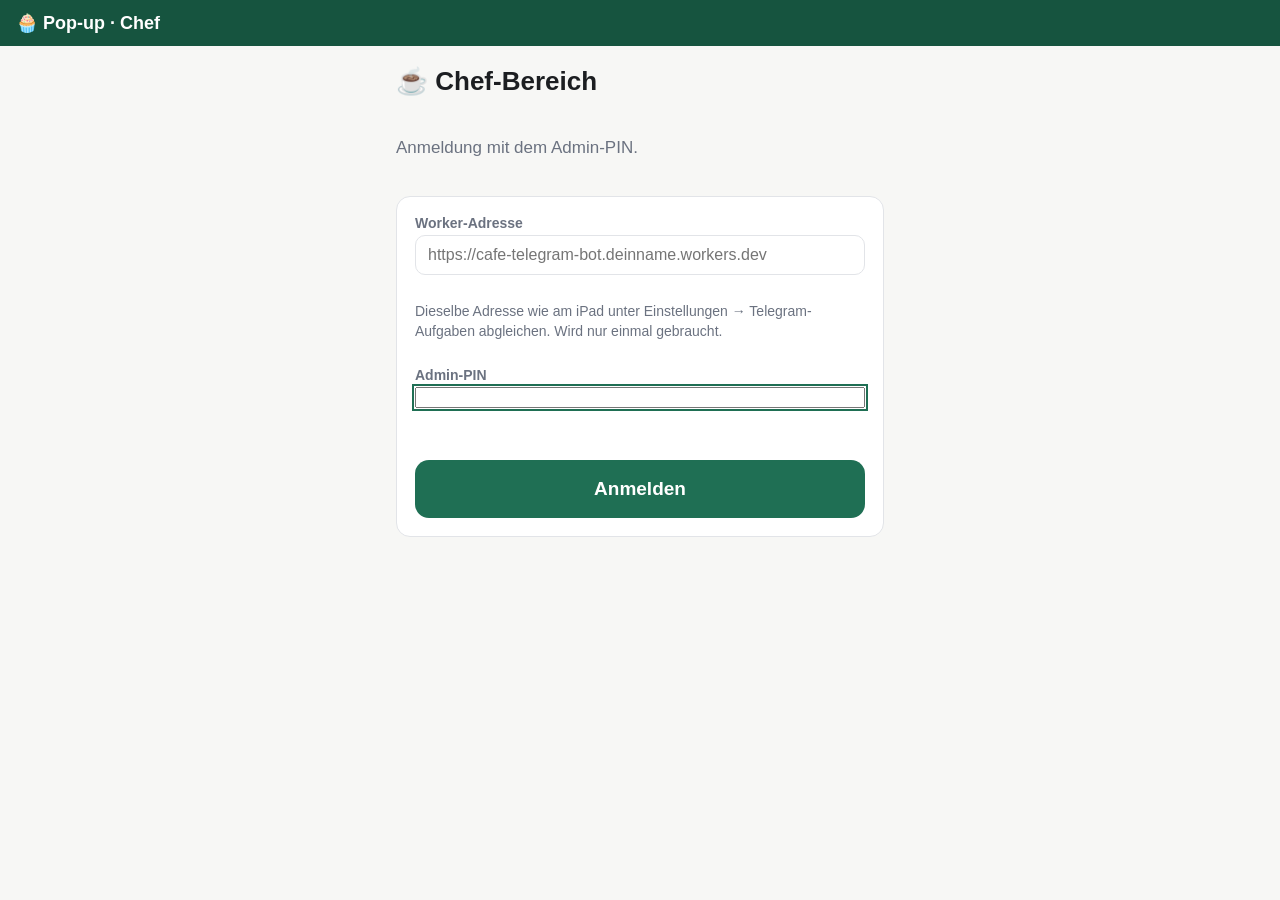
==== popup-chef.html @ 279cde2a "Pop-up Store: zweiter Betrieb auf demselben Code, mit Verkauf und Backvorschlag Ein Betrieb ist jetz" ====
<!doctype html>
<html lang="de">
<head>
  <meta charset="UTF-8" />
  <meta name="viewport" content="width=device-width, initial-scale=1" />
  <title>Pop-up – Chef</title>
  <link rel="stylesheet" href="style.css" />
  <meta name="theme-color" content="#1f6f54" />
  <link rel="icon" href="favicon-32.png" sizes="32x32" />
  <meta name="robots" content="noindex, nofollow" />
</head>
<body>
  <nav class="topnav"><div class="topnav-brand">🧁 Pop-up · Chef</div></nav>
  <main id="outlet"></main>
  <script>window.__BETRIEB__ = "popup";</script>
  <script type="module" src="js/chef/app.js"></script>
</body>
</html>
---- style.css ----
/* ============================================================================
   style.css – bewusst einfach, große Klickflächen, klare Farben.
   ============================================================================ */

:root {
  --green: #1f6f54;
  --green-dark: #16543f;
  --green-light: #e7f4ee;
  --orange: #c9720b;
  --orange-light: #fdf0dd;
  --red: #c23b3b;
  --red-light: #fbe9e9;
  --gray: #6b7280;
  --gray-light: #f1f2f4;
  --border: #e2e4e8;
  --text: #1c1e21;
  --bg: #f7f7f5;
  --card-bg: #ffffff;
  --radius: 14px;
}

@media (prefers-color-scheme: dark) {
  :root {
    --green: #3fa585;
    --green-dark: #2c8069;
    --green-light: #133326;
    --orange: #e2952f;
    --orange-light: #3a2a12;
    --red: #e05b5b;
    --red-light: #3a1c1c;
    --gray: #9aa0a8;
    --gray-light: #24262a;
    --border: #33363c;
    --text: #ecedee;
    --bg: #131417;
    --card-bg: #1b1d21;
  }
}

* { box-sizing: border-box; }

html, body {
  margin: 0;
  padding: 0;
  background: var(--bg);
  color: var(--text);
  font-family: -apple-system, BlinkMacSystemFont, "Segoe UI", Roboto, Helvetica, Arial, sans-serif;
  font-size: 17px;
  -webkit-tap-highlight-color: transparent;
}

h1 { font-size: 26px; margin: 0 0 4px; }
h2 { font-size: 19px; margin: 0 0 12px; }
p { line-height: 1.45; }
.muted { color: var(--gray); }
.small { font-size: 14px; }

/* ---- Nav ---- */
.topnav {
  position: sticky;
  top: 0;
  z-index: 10;
  display: flex;
  align-items: center;
  justify-content: space-between;
  flex-wrap: wrap;
  gap: 8px;
  background: var(--green-dark);
  color: white;
  padding: 12px 16px;
}
.topnav-brand { font-weight: 700; font-size: 18px; }
.topnav-links { display: flex; gap: 4px; flex-wrap: wrap; }
.nav-link {
  color: white;
  text-decoration: none;
  padding: 8px 14px;
  border-radius: 10px;
  font-size: 15px;
  opacity: 0.85;
}
.nav-link.active { background: rgba(255,255,255,0.18); opacity: 1; font-weight: 600; }
.nav-link:hover { opacity: 1; background: rgba(255,255,255,0.1); }

/* ---- Layout ---- */
.page {
  max-width: 900px;
  margin: 0 auto;
  padding: 20px 16px 80px;
  display: flex;
  flex-direction: column;
  gap: 18px;
}

.start-header { display: flex; flex-direction: column; gap: 14px; }

/* ---- Buttons ---- */
.btn {
  border: none;
  border-radius: 12px;
  padding: 12px 18px;
  font-size: 16px;
  font-weight: 600;
  cursor: pointer;
  font-family: inherit;
}
.btn-primary { background: var(--green); color: white; }
.btn-primary:hover { background: var(--green-dark); }
.btn-secondary { background: var(--gray-light); color: var(--text); border: 1px solid var(--border); }
.btn-secondary:hover { filter: brightness(0.97); }
.btn-huge { width: 100%; padding: 18px; font-size: 19px; border-radius: var(--radius); }
.btn-link { background: none; border: none; color: var(--green); font-weight: 600; font-size: 15px; cursor: pointer; padding: 4px 0; }
.btn-icon-danger {
  background: var(--red-light);
  color: var(--red);
  border: none;
  border-radius: 10px;
  width: 36px;
  height: 36px;
  font-size: 16px;
  cursor: pointer;
  flex-shrink: 0;
}
button:disabled { opacity: 0.5; cursor: not-allowed; }

/* ---- Cards / Sections ---- */
.card {
  background: var(--card-bg);
  border: 1px solid var(--border);
  border-radius: var(--radius);
  padding: 18px;
  display: flex;
  flex-direction: column;
  gap: 12px;
}
.card-highlight { border-color: var(--green); border-width: 2px; }

.callout {
  background: var(--gray-light);
  border-radius: 10px;
  padding: 12px 14px;
  font-size: 15px;
}
.callout-warn { background: var(--orange-light); color: var(--orange); font-weight: 600; }
/* Der Hinweis "jetzt dran" ist ein Knopf (er klappt den Abschnitt auf), soll aber aussehen wie ein
   Hinweis und nicht wie eine Schaltflaeche. */
.kiosk-faellig-hinweis {
  display: block;
  width: 100%;
  text-align: left;
  border: none;
  font-family: inherit;
  cursor: pointer;
  margin: 0 0 10px;
}

.empty-state {
  text-align: center;
  color: var(--gray);
  padding: 40px 20px;
  border: 2px dashed var(--border);
  border-radius: var(--radius);
}

/* ---- Day list ---- */
.day-list { display: flex; flex-direction: column; gap: 10px; }
.day-row {
  display: flex;
  align-items: center;
  gap: 14px;
  background: var(--card-bg);
  border: 1px solid var(--border);
  border-radius: var(--radius);
  padding: 14px 16px;
  cursor: pointer;
  text-align: left;
  font-family: inherit;
  font-size: 16px;
  color: var(--text);
  width: 100%;
}
.day-row:hover { border-color: var(--green); }
.day-row-main { flex: 1; }
.day-row-date { font-weight: 700; }
.day-row-numbers { display: flex; gap: 20px; text-align: right; font-size: 14px; }

.badge {
  padding: 5px 12px;
  border-radius: 999px;
  font-size: 13px;
  font-weight: 700;
  white-space: nowrap;
}
.badge-green { background: var(--green-light); color: var(--green); }
.badge-orange { background: var(--orange-light); color: var(--orange); }
.badge-gray { background: var(--gray-light); color: var(--gray); }

/* ---- Day head ---- */
.day-head { display: flex; flex-direction: column; gap: 2px; }
.day-status-wrap { margin-top: 4px; }

/* ---- Shifts ---- */
.shift-table { display: flex; flex-direction: column; gap: 10px; }
.shift-row {
  display: flex;
  flex-wrap: wrap;
  align-items: center;
  gap: 10px;
  padding: 10px;
  background: var(--gray-light);
  border-radius: 10px;
}
.shift-row select { flex: 1 1 180px; }
.inline-label { display: flex; align-items: center; gap: 6px; font-size: 14px; color: var(--gray); }
.shift-hours { font-weight: 700; min-width: 70px; text-align: right; }

/* ---- Form fields ---- */
.field { display: flex; flex-direction: column; gap: 4px; font-size: 14px; color: var(--gray); }
.field span { font-weight: 600; }
.field-checkbox { display: flex; align-items: center; gap: 8px; font-size: 15px; cursor: pointer; }

input[type="text"], input[type="number"], input[type="time"], input[type="month"], select {
  font-family: inherit;
  font-size: 16px;
  padding: 10px 12px;
  border-radius: 10px;
  border: 1px solid var(--border);
  background: var(--card-bg);
  color: var(--text);
}
input:focus, select:focus { outline: 2px solid var(--green); outline-offset: 1px; }

.kb-grid { display: grid; grid-template-columns: repeat(auto-fit, minmax(200px, 1fr)); gap: 14px; }

/* ---- Stornos ---- */
.storno-list { display: flex; flex-direction: column; gap: 8px; }
.storno-row {
  display: flex;
  align-items: center;
  gap: 12px;
  background: var(--gray-light);
  padding: 10px 12px;
  border-radius: 10px;
}
.storno-amount { font-weight: 700; color: var(--red); min-width: 70px; }
.storno-reason { flex: 1; }

/* ---- Calc table ---- */
.calc-table { width: 100%; border-collapse: collapse; font-size: 15px; }
.calc-table th, .calc-table td { text-align: left; padding: 8px 10px; border-bottom: 1px solid var(--border); }
.calc-table th { color: var(--gray); font-size: 13px; text-transform: uppercase; letter-spacing: 0.02em; }
.calc-table .total-row td { border-top: 2px solid var(--text); font-weight: 700; }

.summary-box { background: var(--green-light); border-radius: 10px; padding: 14px 16px; display: flex; flex-direction: column; gap: 6px; }
.summary-line { display: flex; justify-content: space-between; font-size: 15px; }
.summary-total { font-size: 19px; font-weight: 800; color: var(--green-dark); border-top: 1px solid var(--green); padding-top: 8px; margin-top: 4px; }

/* ---- History ---- */
.history { font-size: 14px; color: var(--gray); }
.history summary { cursor: pointer; font-weight: 600; }
.history ul { margin: 8px 0 0; padding-left: 18px; }

/* ---- Employees ---- */
.employee-list { display: flex; flex-direction: column; gap: 10px; }
.employee-row {
  display: flex;
  align-items: center;
  justify-content: space-between;
  gap: 12px;
  background: var(--card-bg);
  border: 1px solid var(--border);
  border-radius: 12px;
  padding: 12px 16px;
}
.employee-row.inactive { opacity: 0.55; }
.employee-main { display: flex; flex-direction: column; gap: 2px; }
.employee-actions { display: flex; gap: 8px; }

/* ---- Overlay / Dialog ---- */
.overlay {
  position: fixed;
  inset: 0;
  background: rgba(0,0,0,0.45);
  display: flex;
  align-items: center;
  justify-content: center;
  padding: 16px;
  z-index: 100;
}
.dialog {
  background: var(--card-bg);
  border-radius: var(--radius);
  padding: 22px;
  max-width: 420px;
  width: 100%;
  display: flex;
  flex-direction: column;
  gap: 12px;
  max-height: 90vh;
  overflow-y: auto;
}
.dialog-actions { display: flex; justify-content: flex-end; gap: 10px; margin-top: 6px; }
.pin-dialog { align-items: center; text-align: center; }

/* ---- Admin ---- */
.admin-page .page { padding: 0; gap: 18px; }
.admin-head { display: flex; align-items: center; justify-content: space-between; gap: 12px; }
.admin-tabs { display: flex; gap: 6px; flex-wrap: wrap; border-bottom: 1px solid var(--border); padding-bottom: 4px; }
.admin-tab {
  background: none;
  border: none;
  padding: 10px 14px;
  border-radius: 10px 10px 0 0;
  font-size: 15px;
  font-weight: 600;
  color: var(--gray);
  cursor: pointer;
  font-family: inherit;
}
.admin-tab:hover { background: var(--gray-light); }
.admin-tab.active { color: var(--green-dark); background: var(--green-light); }

/* ---- Kiosk (PIN-Pad / Ein-Ausstempeln) ---- */
.kiosk-wrap {
  display: flex;
  flex-direction: column;
  align-items: center;
  gap: 18px;
  padding-top: 20px;
  text-align: center;
}
.kiosk-head { display: flex; flex-direction: column; gap: 4px; }
.kiosk-greeting { color: var(--gray); font-weight: 600; letter-spacing: 0.02em; }
.kiosk-error { width: 100%; max-width: 340px; text-align: center; }
.kiosk-admin-link { margin-top: 8px; }

.pin-dots { display: flex; gap: 14px; }
.pin-dot {
  width: 18px;
  height: 18px;
  border-radius: 50%;
  border: 2px solid var(--border);
  background: transparent;
}
.pin-dot.filled { background: var(--green); border-color: var(--green); }

.pinpad-grid {
  display: grid;
  grid-template-columns: repeat(3, 1fr);
  gap: 12px;
  width: 300px;
  max-width: 100%;
}
.pinpad-key {
  border: 1px solid var(--border);
  background: var(--card-bg);
  color: var(--text);
  border-radius: var(--radius);
  padding: 18px 0;
  font-size: 22px;
  font-weight: 700;
  cursor: pointer;
  font-family: inherit;
}
.pinpad-key:hover { border-color: var(--green); }
.pinpad-key-ok { background: var(--green); color: white; border-color: var(--green); }
.pinpad-key-ok:hover { background: var(--green-dark); }
.pinpad-key-del { background: var(--gray-light); color: var(--gray); }

.kiosk-greet-card { align-items: center; text-align: center; gap: 6px; }
.kiosk-greet-emoji { font-size: 44px; line-height: 1; }

.kiosk-inservice-card { width: 100%; max-width: 420px; text-align: left; }
.kiosk-inservice-row {
  font-family: inherit;
  font-size: inherit;
  width: 100%;
  text-align: left;
  cursor: pointer;
}
.kiosk-inservice-row:hover { border-color: var(--green); }

/* ---- Session (nach dem Einstempeln) ---- */
.session-head { display: flex; flex-direction: column; gap: 2px; }

/* ---- Aufgaben ---- */
.task-list { display: flex; flex-direction: column; gap: 8px; }
.task-row {
  display: flex;
  align-items: flex-start;
  gap: 12px;
  background: var(--gray-light);
  border-radius: 10px;
  padding: 12px;
  cursor: pointer;
}
.task-row input[type="checkbox"] { width: 22px; height: 22px; margin-top: 2px; flex-shrink: 0; }
.task-row-text { display: flex; flex-direction: column; gap: 2px; }
.task-row.done .task-row-text > span:first-child { text-decoration: line-through; color: var(--gray); }
.task-row-meta { font-size: 13px; }

/* Aufgaben mit Uhrzeit. Zwei Stufen und nicht mehr: "jetzt dran" faellt auf, "ueberfaellig" faellt mehr
   auf. Drei Stufen wuerde niemand mehr auseinanderhalten, und alles rot einfaerben heisst, dass nichts
   mehr auffaellt. */
.task-jetzt { color: var(--green); font-weight: 600; }
.task-spaet { color: var(--red); font-weight: 600; }
.task-faellig-kopf { color: var(--red) !important; }

/* Der Kasten auf dem Leerlauf-Bildschirm. Gruen, solange es im Rahmen ist, rot ab einer halben Stunde -
   die Farbe traegt die Information, damit man im Vorbeigehen nicht lesen muss. */
.kiosk-faellig {
  width: 100%; max-width: 460px; margin: 0 auto 18px;
  border: 1px solid var(--green); border-left: 5px solid var(--green);
  background: var(--green-light); border-radius: 12px; padding: 12px 16px;
}
.kiosk-faellig-spaet { border-color: var(--red); border-left-color: var(--red); background: var(--red-light); }
.kiosk-faellig-kopf {
  font-size: 13px; font-weight: 700; letter-spacing: .04em; text-transform: uppercase;
  color: var(--green-dark); margin-bottom: 6px;
}
.kiosk-faellig-spaet .kiosk-faellig-kopf { color: var(--red); }
.kiosk-faellig-zeile {
  display: flex; justify-content: space-between; align-items: baseline; gap: 12px;
  font-size: 16px; padding: 3px 0;
}
.kiosk-faellig-zeile span { font-size: 13px; color: var(--gray); white-space: nowrap; }

/* "Was fehlt?" – grosse Flaechen, weil das im Vorbeigehen mit dem Daumen bedient wird, und die Farbe
   traegt die Aussage: man soll die leeren Sachen sehen, ohne zu lesen. */
.bestand-liste { display: grid; gap: 8px; margin: 14px 0; }
.bestand-zeile {
  display: flex; align-items: center; justify-content: space-between; gap: 12px;
  width: 100%; text-align: left; font: inherit; font-size: 17px;
  padding: 16px 18px; border-radius: 12px; border: 1px solid var(--border);
  background: #fff; color: var(--text); cursor: pointer;
}
.bestand-name { font-weight: 600; }
.bestand-status { font-size: 14px; font-weight: 600; white-space: nowrap; }
.bestand-ok .bestand-status { color: var(--gray); font-weight: 400; }
.bestand-knapp { border-color: var(--orange); background: var(--orange-light); }
.bestand-knapp .bestand-status { color: var(--orange); }
.bestand-leer { border-color: var(--red); background: var(--red-light); }
.bestand-leer .bestand-status { color: var(--red); }
.bestand-bestellt { border-color: var(--green); background: var(--green-light); }
.bestand-bestellt .bestand-status { color: var(--green-dark); }

/* Absage-Dialog: die Gruende untereinander, damit man sie am iPad sicher trifft und der Text nicht
   mitten im Wort umbricht. */
.res-gruende { display: grid; gap: 6px; margin-bottom: 12px; }
.res-gruende .btn { text-align: left; }
/* Ein Link ohne href sieht sonst aus wie ein Knopf, der nur nichts tut. */
.btn-disabled { opacity: .4; pointer-events: none; }

/* Art der Abwesenheit: vier Knoepfe nebeneinander, am Handy zweispaltig – das ist die erste
   Entscheidung und soll nicht in einer Auswahlliste versteckt sein. */
.abw-arten { display: grid; grid-template-columns: 1fr 1fr; gap: 6px; margin-bottom: 12px; }
@media (min-width: 560px) { .abw-arten { grid-template-columns: repeat(4, 1fr); } }

/* Wochen-Wechsler: die Pfeile aussen, das Datum in der Mitte – am Handy mit einer Hand bedienbar. */
.wochen-wechsler { display: flex; align-items: center; gap: 10px; margin: 10px 0 4px; }
.wochen-wechsler .btn { flex: 0 0 auto; min-width: 52px; }
.wochen-wechsler-mitte { flex: 1 1 auto; text-align: center; display: flex; flex-direction: column; line-height: 1.3; }

/* ------------------------------------------------------------------
   Social-Media-Bereich
   ------------------------------------------------------------------ */
.sm-kal-kopf { display: flex; align-items: center; gap: 8px; flex-wrap: wrap; margin: 14px 0 10px; }
.sm-kal-titel { margin: 0; flex: 1 1 auto; }

/* Monatsraster. Sieben Spalten, und die Zellen duerfen wachsen - ein Tag mit vier Eintraegen soll sie
   zeigen und nicht abschneiden. Unter 700px wird daraus eine Liste, weil sieben Spalten am Handy
   nichts mehr lesbar machen. */
.sm-kal { display: grid; grid-template-columns: repeat(7, 1fr); gap: 4px; }
.sm-kal-wochentag { font-size: 12px; font-weight: 700; color: var(--gray); text-align: center; padding: 4px 0; }
.sm-kal-tag {
  min-height: 92px; border: 1px solid var(--border); border-radius: 8px; background: #fff;
  padding: 4px; display: flex; flex-direction: column; gap: 3px;
}
.sm-kal-leer { background: transparent; border-color: transparent; }
.sm-kal-heute { border-color: var(--green); box-shadow: inset 0 0 0 1px var(--green); }
.sm-kal-tag-kopf { display: flex; align-items: center; justify-content: space-between; }
.sm-kal-nr { font-size: 12px; font-weight: 600; color: var(--gray); }
.sm-kal-plus {
  border: none; background: none; color: var(--gray); cursor: pointer; font-size: 13px;
  line-height: 1; padding: 2px 4px; border-radius: 6px; opacity: 0;
}
.sm-kal-tag:hover .sm-kal-plus { opacity: 1; }
.sm-kal-plus:hover { background: var(--gray-light); color: var(--text); }

.sm-chip {
  display: block; width: 100%; text-align: left; font: inherit; font-size: 11.5px; line-height: 1.25;
  border: none; border-left: 3px solid var(--gray); border-radius: 4px; background: var(--gray-light);
  color: var(--text); padding: 3px 5px; cursor: pointer;
  overflow: hidden; text-overflow: ellipsis; white-space: nowrap;
}
.sm-chip:hover { filter: brightness(0.96); }
.sm-chip-zeit { color: var(--gray); font-variant-numeric: tabular-nums; }
.sm-chip-shooting { border-left-color: #7c3aed; background: #f1ecfd; }
.sm-chip-cafe { border-left-color: var(--green); background: var(--green-light); }
.sm-chip-termin { border-left-color: var(--orange); background: var(--orange-light); }
.sm-chip-fertig { opacity: .5; text-decoration: line-through; }

@media (max-width: 700px) {
  .sm-kal { grid-template-columns: 1fr; }
  .sm-kal-wochentag { display: none; }
  .sm-kal-leer { display: none; }
  .sm-kal-tag { min-height: 0; flex-direction: row; flex-wrap: wrap; align-items: center; }
  .sm-kal-tag-kopf { flex: 0 0 46px; }
  .sm-chip { width: auto; flex: 1 1 100%; white-space: normal; }
}

.sm-punkt { display: inline-block; width: 10px; height: 10px; border-radius: 50%; vertical-align: middle; }
.sm-freigabe { border-left: 4px solid #7c3aed; }
.sm-erledigt { opacity: .6; }
.sm-dialog { max-width: 680px; }

.sm-kennzahl { display: flex; align-items: baseline; gap: 12px; flex-wrap: wrap; margin: 6px 0 12px; }
.sm-kennzahl b { font-size: 34px; line-height: 1; }
.sm-auf { color: var(--green); font-weight: 600; }
.sm-ab { color: var(--red); font-weight: 600; }

/* Balken statt Linie: es sind einzelne Ablesungen, keine durchgehende Messung - das soll man sehen. */
.sm-chart { display: flex; align-items: flex-end; gap: 4px; height: 140px; margin: 10px 0; }
.sm-chart-saeule { flex: 1 1 0; display: flex; flex-direction: column; justify-content: flex-end; height: 100%; text-align: center; }
.sm-chart-saeule span { font-size: 10px; color: var(--gray); margin-top: 4px; }
.sm-chart-balken { background: var(--green); border-radius: 4px 4px 0 0; min-height: 4px; }
.sm-chart-leer { background: var(--gray-light); }
.task-row-handoff { margin-left: auto; flex-shrink: 0; padding: 8px 12px; font-size: 14px; white-space: nowrap; }
.task-add-row { display: flex; gap: 8px; margin-top: 4px; }
.task-add-row input { flex: 1; }

/* ---- Nach Mitarbeiter gruppierte Listen (Aufgaben/Tage im Admin) ---- */
.group-list { display: flex; flex-direction: column; gap: 8px; }
.group-header {
  display: flex;
  align-items: center;
  gap: 10px;
  background: var(--gray-light);
  border-radius: 10px;
  padding: 12px 14px;
  cursor: pointer;
  border: none;
  width: 100%;
  text-align: left;
  font: inherit;
  color: inherit;
}
.group-header:hover { border-color: var(--green); }
.group-header-name { font-weight: 600; flex: 1; }
.group-header-meta { font-size: 13px; color: var(--gray); white-space: nowrap; }
.group-header-chevron { transition: transform 0.15s ease; flex-shrink: 0; }
.group-header.open .group-header-chevron { transform: rotate(90deg); }
.group-body { padding: 10px 4px 4px; display: flex; flex-direction: column; gap: 8px; }

/* ---- Schichtplanung (Admin) ---- */
.week-nav { display: flex; align-items: center; gap: 12px; margin: 10px 0; }
.week-nav-label { font-weight: 600; }
.plan-table { border-collapse: collapse; width: 100%; min-width: 640px; }
.plan-table th, .plan-table td { padding: 8px 10px; text-align: center; border-bottom: 1px solid var(--border); white-space: nowrap; }
.plan-table th:first-child, .plan-table td:first-child { text-align: left; }
.plan-cell { display: inline-block; padding: 4px 8px; border-radius: 8px; font-size: 13px; }
.plan-cell-confirmed { background: var(--green-light, #e3f3e8); color: var(--green, #1f7a3d); }
.plan-cell-pending { background: var(--orange-light, #fdf0dd); color: var(--orange, #b5620a); }
.plan-decide-list { display: flex; flex-direction: column; gap: 10px; margin: 12px 0; }
.plan-decide-row { display: flex; align-items: center; justify-content: space-between; gap: 12px; background: var(--gray-light); border-radius: 10px; padding: 10px 12px; }
.plan-cell-sick { background: var(--gray-light); color: var(--gray); }

/* ---- Schichtplan-Ansicht (Zeilen = Schichten, Spalten = Wochentage, wie der Papierplan) ---- */
.plan-roster { min-width: 1120px; }
.plan-roster td, .plan-roster th { vertical-align: top; text-align: left; padding: 6px 8px; }
.roster-slot { white-space: nowrap; background: var(--gray-light); }
.roster-cell { min-width: 138px; }
.roster-off { background: var(--gray-light); text-align: center; }
.roster-box { display: flex; flex-direction: column; gap: 4px; }
.roster-person { display: flex; align-items: center; justify-content: space-between; gap: 6px; }
.roster-name { font-size: 13px; }
.roster-actions { display: flex; gap: 3px; flex-shrink: 0; }
.roster-btn {
  border: 1px solid var(--border);
  background: var(--card-bg);
  border-radius: 6px;
  cursor: pointer;
  font-size: 13px;
  line-height: 1;
  padding: 3px 6px;
}
.roster-btn:disabled { opacity: 0.4; cursor: default; }
.roster-no:hover:not(:disabled) { background: var(--orange-light); border-color: var(--orange); }

/* Besetzte Schicht: ruhig und lesbar. Offene Schicht: sichtbar hervorgehoben. */
.roster-filled { background: var(--green-light); }
.roster-pending { background: var(--orange-light); }
.roster-open { background: repeating-linear-gradient(135deg, transparent, transparent 6px, rgba(0,0,0,0.025) 6px, rgba(0,0,0,0.025) 12px); }
.roster-name-btn {
  border: none; background: none; padding: 0; cursor: pointer;
  font: inherit; font-weight: 700; font-size: 14px; color: var(--text);
  text-align: left; flex: 1; min-width: 0;
}
.roster-name-btn:hover { text-decoration: underline; }
.roster-frei-btn {
  border: 1px dashed var(--border); background: none; border-radius: 999px;
  color: var(--gray); font: inherit; font-size: 12px; padding: 3px 9px; cursor: pointer;
}
.roster-frei-btn:hover { border-color: var(--green); color: var(--green); background: var(--green-light); }
.roster-chips { display: flex; flex-wrap: wrap; gap: 4px; }
.roster-chip {
  border: 1px solid var(--border); background: var(--card-bg); border-radius: 999px;
  font: inherit; font-size: 12px; padding: 3px 9px; cursor: pointer; text-align: left;
}
.roster-chip:hover:not(:disabled) { background: var(--green-light); border-color: var(--green); color: var(--green-dark); }
.roster-chip-more { border-style: dashed; color: var(--gray); }
.roster-confirm {
  border: 1px solid var(--green); background: var(--green-light); color: var(--green-dark);
  border-radius: 8px; font: inherit; font-size: 12px; font-weight: 600; padding: 3px 8px; cursor: pointer;
}
.roster-count { font-size: 11px; font-weight: 600; color: var(--orange); }
.roster-count-voll { color: var(--green); }

/* Auswahl-Fenster: eine Liste, ein Klick teilt ein. */
.picker-list { display: flex; flex-direction: column; gap: 6px; margin-bottom: 4px; }
.picker-row {
  display: flex; align-items: center; justify-content: space-between; gap: 10px;
  border: 1px solid var(--border); background: var(--card-bg); border-radius: 10px;
  padding: 11px 13px; cursor: pointer; font: inherit; color: var(--text); text-align: left; width: 100%;
}
.picker-row:hover:not(:disabled) { border-color: var(--green); background: var(--green-light); }
.picker-name { font-weight: 600; }
.picker-current { border-color: var(--green); background: var(--green-light); }
.picker-warn .picker-name { color: var(--orange); }

.upload-zone {
  display: flex; align-items: center; justify-content: center; text-align: center;
  border: 2px dashed var(--border); border-radius: var(--radius);
  padding: 26px 18px; cursor: pointer; color: var(--gray);
}
.upload-zone:hover { border-color: var(--green); background: var(--green-light); color: var(--green-dark); }

/* ---- Chef-Ansicht (chef.html, eigener Einstieg für den Laptop) ---- */
.chef-head { display: flex; align-items: center; justify-content: space-between; gap: 12px; flex-wrap: wrap; margin-bottom: 12px; }
.chef-login { max-width: 520px; }

/* ---- Verfügbarkeit (Kiosk) ---- */
.avail-list { display: flex; flex-direction: column; gap: 10px; margin-bottom: 12px; }
.avail-row-col {
  display: flex;
  flex-direction: column;
  gap: 8px;
  background: var(--gray-light);
  border-radius: 10px;
  padding: 10px 12px;
}
.avail-day-head { display: flex; align-items: center; justify-content: space-between; gap: 8px; }
.avail-day-label { font-weight: 600; }
.avail-all-btn { padding: 4px 6px; font-size: 13px; }
.avail-slot-list { display: flex; flex-wrap: wrap; gap: 8px; }
.avail-slot-btn {
  display: flex;
  flex-direction: column;
  align-items: flex-start;
  gap: 2px;
  padding: 8px 12px;
  border: 1px solid var(--border);
  border-radius: 10px;
  background: var(--card-bg);
  font-size: 13px;
  color: var(--text);
  min-width: 84px;
}
.avail-slot-btn span { color: var(--gray); font-size: 12px; }
.avail-slot-btn.active { border-color: var(--green); background: var(--green-light); }
.avail-slot-btn.active span { color: var(--green-dark); }
.avail-slot-btn.taken { opacity: 0.5; background: var(--gray-light); cursor: not-allowed; }
.avail-slot-btn .avail-taken-tag { color: var(--red); font-size: 11px; font-weight: 600; }
.avail-status { margin: 0; }

/* ---- Vorräte (Kiosk) ---- */
.stock-list { display: flex; flex-direction: column; gap: 8px; }
.stock-row {
  display: flex;
  align-items: center;
  justify-content: space-between;
  flex-wrap: wrap;
  gap: 8px;
  background: var(--gray-light);
  border-radius: 10px;
  padding: 10px 12px;
}
.stock-name { font-weight: 600; }
.stock-toggle { display: flex; gap: 6px; }
.stock-status-btn { padding: 8px 12px; font-size: 13px; border: 1px solid var(--border); border-radius: 8px; background: var(--card-bg); color: var(--text); }
.stock-status-btn.active.stock-ok { border-color: var(--green); background: var(--green-light); color: var(--green-dark); font-weight: 600; }
.stock-status-btn.active.stock-knapp { border-color: var(--orange); background: var(--orange-light); color: var(--orange); font-weight: 600; }
.stock-status-btn.active.stock-leer { border-color: var(--red); background: var(--red-light); color: var(--red); font-weight: 600; }

@media (max-width: 600px) {
  .day-row { flex-wrap: wrap; }
  .day-row-numbers { width: 100%; justify-content: space-between; }
  .topnav { flex-direction: column; align-items: flex-start; }
}

/* Fertiger Wochenplan in der Handy-Ansicht: pro Tag ein Block, darunter Schicht | Name.
   Bewusst keine Tabelle – auf einem Handy wäre die zu schmal und müsste seitlich scrollen. */
.wp-tag { margin-top: 14px; }
.wp-tag-kopf { font-weight: 600; padding-bottom: 4px; border-bottom: 1px solid var(--border); margin-bottom: 4px; }
.wp-row { display: flex; justify-content: space-between; align-items: center; gap: 10px; padding: 6px 8px; border-radius: 8px; }
.wp-row + .wp-row { margin-top: 2px; }
.wp-schicht { flex: 1 1 auto; line-height: 1.25; }
.wp-name { flex: 0 0 auto; text-align: right; font-weight: 600; }
.wp-mine { background: var(--green-light); }
.wp-mine .wp-name { color: var(--green); }
.wp-frei .wp-name { font-weight: 400; }

/* Abschluss-Balken über dem Schichtplan am Laptop */
.plan-publish { display: flex; flex-direction: column; gap: 10px; align-items: flex-start; }
.plan-publish .btn { align-self: flex-start; }

/* Aufgabe weitergeben: Tag-Auswahl im Dialog */
.handoff-when { margin-top: 14px; }
.handoff-days { display: flex; gap: 8px; margin-bottom: 10px; }
.handoff-days .btn { flex: 1; }

/* ---- Reservierungen ---- */
/* .card ist selbst schon ein Spalten-Flexbox – ohne das Zurücksetzen auf row stünde hier alles
   untereinander statt als eine Leiste. */
.res-daybar { display: flex; flex-direction: row; align-items: center; gap: 10px; flex-wrap: wrap; }
.res-daylabel { flex: 1 1 200px; font-size: 18px; }
.res-daylabel .muted { margin-left: 6px; font-weight: 400; }

.res-stats { display: flex; gap: 22px; flex-wrap: wrap; }
.res-stats > div { display: flex; flex-direction: column; }
.res-stat-zahl { font-size: 28px; font-weight: 700; line-height: 1.1; }
.res-stat-warn { color: var(--orange); }

/* Eine Reservierung. Der farbige Balken links zeigt den Zustand, ohne dass man lesen muss. */
.res-row { border-left: 5px solid var(--border); border-bottom: 1px solid var(--border); padding: 10px 0 10px 12px; }
.res-row:last-child { border-bottom: none; }
.res-row-head { display: flex; align-items: flex-start; gap: 14px; flex-wrap: wrap; }
.res-time { font-size: 22px; font-weight: 700; min-width: 68px; }
.res-main { flex: 1 1 220px; }
.res-name { font-size: 17px; }
.res-tisch { color: var(--green); }
.res-kein-tisch { color: var(--orange); font-weight: 600; }
.res-actions { display: flex; gap: 8px; align-items: center; flex-wrap: wrap; }
.res-da-btn { min-width: 110px; }

.res-offen { border-left-color: var(--orange); }
.res-zugewiesen { border-left-color: var(--green); }
.res-da { border-left-color: var(--green-dark); background: var(--green-light); }
.res-weg { border-left-color: var(--border); opacity: 0.6; }
.res-storniert { border-left-color: var(--border); opacity: 0.5; text-decoration-color: var(--gray); }
.res-storniert .res-name { text-decoration: line-through; }

/* Tischauswahl direkt unter der Zeile */
.res-tischwahl { margin: 12px 0 4px; padding: 12px; border-radius: 12px; background: var(--card-bg); border: 1px solid var(--border); }
.res-bereich { margin: 8px 0 4px; }
.res-tische { display: flex; flex-wrap: wrap; gap: 8px; }
.res-tisch-btn { display: flex; flex-direction: column; align-items: center; gap: 2px; min-width: 78px; padding: 10px 8px;
  border-radius: 10px; border: 2px solid var(--border); background: var(--bg); color: var(--text); cursor: pointer; font: inherit; }
.res-tisch-btn:hover:not(:disabled) { border-color: var(--green); }
.res-tisch-name { font-weight: 700; }
.res-tisch-btn.gewaehlt { border-color: var(--green); background: var(--green-light); color: var(--green-dark); }
.res-tisch-btn.gesperrt { opacity: 0.4; cursor: not-allowed; text-decoration: line-through; }

.res-form-row { display: flex; gap: 10px; flex-wrap: wrap; }
.res-form-row .field { flex: 1 1 150px; }
.res-dialog-danger { display: flex; justify-content: space-between; align-items: center; margin-top: 14px;
  padding-top: 10px; border-top: 1px solid var(--border); }

@media (max-width: 700px) {
  .res-actions { width: 100%; }
  .res-actions .btn { flex: 1; }
}
.res-warn { color: var(--orange); font-weight: 600; font-size: 14px; margin-top: 2px; }
.topnav-version { font-size: 12px; font-weight: 400; opacity: 0.65; margin-left: 8px; }

/* Kombinations-Vorschläge in der Tischauswahl */
.res-vorschlag { display: flex; flex-direction: column; align-items: flex-start; gap: 2px; padding: 10px 14px;
  border-radius: 10px; border: 2px solid var(--green); background: var(--green-light); color: var(--green-dark);
  cursor: pointer; font: inherit; text-align: left; }
.res-vorschlag:hover { background: var(--green); color: #fff; }
.res-vorschlag:hover .muted { color: #fff; opacity: 0.85; }
.res-vorschlag .res-tisch-name { font-weight: 700; }

/* Zähler mit − und + (Personenzahl bei Reservierungen) */
.zaehler { display: flex; align-items: stretch; gap: 6px; }
.zaehler input { flex: 1 1 auto; min-width: 0; text-align: center; }
.zaehler-btn { flex: 0 0 auto; width: 48px; border: 1px solid var(--border); background: var(--bg);
  color: var(--text); border-radius: 10px; font-size: 22px; font-weight: 700; line-height: 1;
  cursor: pointer; font-family: inherit; }
.zaehler-btn:hover:not(:disabled) { border-color: var(--green); color: var(--green); }
.zaehler-btn:disabled { opacity: 0.35; cursor: not-allowed; }

/* ---- Visueller Tischplan ---- */
.plan-wrap { display: flex; flex-direction: column; gap: 6px; }
.plan-titel { font-size: 15px; margin-top: 6px; }
.plan-flaeche { position: relative; border: 1px solid var(--border); border-radius: 12px;
  background: var(--bg); overflow: hidden; }
.plan-gesperrt { opacity: 0.55; }
.plan-zeitleiste { border: none; padding: 0; background: none; }

.plan-tisch { position: absolute; width: 17%; min-width: 92px; padding: 8px 6px; border-radius: 12px;
  border: 2px solid var(--border); background: var(--card-bg); color: var(--text);
  display: flex; flex-direction: column; align-items: center; gap: 1px;
  font-family: inherit; cursor: pointer; text-align: center; }
.plan-name { font-weight: 700; font-size: 16px; }
.plan-plaetze { font-size: 12px; opacity: 0.65; }
.plan-info { font-size: 12px; line-height: 1.2; overflow-wrap: anywhere; }
.plan-zieht { z-index: 5; box-shadow: 0 6px 18px rgba(0,0,0,0.25); }

.plan-frei { border-color: var(--green); background: var(--green-light); color: var(--green-dark); }
.plan-reserviert { border-color: var(--orange); background: var(--orange-light); color: var(--orange); }
.plan-besetzt { border-color: #b3261e; background: #fdecea; color: #8c1d18; }
@media (prefers-color-scheme: dark) {
  .plan-besetzt { background: #3a1512; color: #f2b8b5; }
}

.plan-punkt { display: inline-block; width: 12px; height: 12px; border-radius: 4px; border-width: 2px;
  border-style: solid; vertical-align: -1px; margin-right: 3px; }
.plan-aktionen { display: flex; flex-direction: column; gap: 8px; margin-top: 14px; }

/* Öffnungszeiten im Admin */
.oeffnung-zeile { display: flex; align-items: center; gap: 8px; flex-wrap: wrap; }
.oeffnung-tag { min-width: 92px; font-weight: 600; }
.oeffnung-zeile input[type=time] { width: 110px; }

/* Vorschlag, der zwar geht, aber nicht ideal passt (zu klein oder belegt) */
.res-vorschlag-eng { border-color: var(--orange); background: var(--orange-light); color: var(--orange); }
.res-vorschlag-eng:hover { background: var(--orange); color: #fff; }

/* Wochenplan der Mitarbeiter als Tabelle */
.wp-bereich { margin: 12px 0 4px; }
.wp-scroll { overflow-x: auto; -webkit-overflow-scrolling: touch; }
.wp-tabelle { border-collapse: collapse; width: 100%; font-size: 14px; }
.wp-tabelle th, .wp-tabelle td { border: 1px solid var(--border); padding: 6px 8px; text-align: center;
  vertical-align: middle; white-space: nowrap; }
.wp-tabelle th { font-weight: 600; background: var(--bg); }
/* Die Schicht-Spalte bleibt beim seitlichen Schieben stehen – sonst weiss man nach zwei Tagen nicht
   mehr, welche Zeile man liest. */
.wp-ecke { position: sticky; left: 0; z-index: 1; text-align: left; background: var(--card-bg);
  min-width: 108px; box-shadow: 1px 0 0 var(--border); }
.wp-ich { background: var(--green-light); color: var(--green-dark); font-weight: 700; }
.wp-offen { color: var(--gray); }
.wp-entfaellt { color: var(--gray); opacity: 0.45; }
.wp-heute { box-shadow: inset 0 3px 0 var(--green); }

/* Einklappbarer Abschnitt (Postfach am Handy) */
.klapp-kopf { display: flex; justify-content: space-between; align-items: center; width: 100%;
  padding: 4px 0; background: none; border: none; color: var(--text); font: inherit; font-size: 18px;
  cursor: pointer; text-align: left; }
.klapp-pfeil { color: var(--gray); font-size: 15px; }

/* ============================================================================
   Reservierungen am Handy
   Die Ansicht ist fürs iPad gebaut. Auf einem schmalen Bildschirm überlappen die frei platzierten
   Tische, und die Zeilen zerfallen in unlesbare Fetzen. Deshalb unter 700px:
   - der Tischplan wird zu einem fließenden Raster statt frei platzierter Kacheln
   - jede Reservierung wird zu einer klaren Karte statt einer gequetschten Zeile
   ============================================================================ */
@media (max-width: 700px) {
  /* --- Tischplan: aus der freien Anordnung wird ein Raster --- */
  .plan-flaeche {
    position: static;
    min-height: 0 !important;
    display: grid;
    grid-template-columns: repeat(auto-fill, minmax(104px, 1fr));
    gap: 8px;
    padding: 10px;
    background: none;
    border: none;
  }
  .plan-tisch {
    position: static !important;
    left: auto !important;
    top: auto !important;
    width: auto;
    min-width: 0;
    min-height: 76px;
    justify-content: center;
  }
  .plan-titel { margin-top: 10px; }

  /* --- Tagesleiste: erste Zeile "< Datum >", zweite Zeile die beiden Schalter --- */
  .res-daybar { gap: 8px; padding: 12px; }
  /* Schmale Basis, damit das Datum zwischen die Pfeile passt statt sie in die nächste Zeile zu drücken. */
  .res-daylabel { flex: 1 1 40%; min-width: 0; font-size: 16px; text-align: center; }
  .res-nav-btn { flex: 0 0 auto; padding: 10px 14px; }
  .res-daybar > .btn:not(.res-nav-btn) { flex: 1 1 40%; }

  /* --- Kennzahlen: vier nebeneinander statt 3+1 --- */
  .res-stats { display: grid; grid-template-columns: repeat(4, 1fr); gap: 4px; }
  .res-stats > div { align-items: center; text-align: center; }
  .res-stat-zahl { font-size: 20px; }
  .res-stats .small { font-size: 11px; line-height: 1.2; }

  /* --- Eine Reservierung als Karte: Zeit + Name oben, Knöpfe volle Breite darunter --- */
  .res-row { padding: 12px 0 12px 10px; }
  .res-row-head { gap: 8px; }
  .res-time { min-width: 56px; font-size: 19px; }
  .res-main { flex: 1 1 140px; }
  .res-name { font-size: 16px; }
  .res-actions { width: 100%; margin-top: 8px; }
  .res-actions .btn { flex: 1 1 0; padding: 12px 8px; }
  .res-da-btn { min-width: 0; }

  /* --- Tischauswahl: Kacheln dürfen die Breite nutzen --- */
  .res-tische { gap: 6px; }
  .res-tisch-btn { min-width: 0; flex: 1 1 74px; padding: 12px 6px; }
  .res-vorschlag { flex: 1 1 100%; }

  /* --- Formulare untereinander statt gequetscht nebeneinander --- */
  .res-form-row { gap: 8px; }
  .res-form-row .field { flex: 1 1 100%; }

  /* --- Dialoge: mehr Platz für den Inhalt, weniger Rand --- */
  .overlay { padding: 10px; align-items: flex-start; padding-top: 24px; }
  .dialog { padding: 16px; max-height: calc(100vh - 48px); }
  .plan-zeitleiste { gap: 6px; }
  .plan-zeitleiste select { flex: 1 1 120px; }
}

/* Inventur: Differenzen sollen ohne Lesen auffallen */
.inv-passt { color: var(--green); }
.inv-fehlt { color: #b3261e; font-weight: 600; }
.inv-mehr { color: var(--orange); font-weight: 600; }
@media (prefers-color-scheme: dark) { .inv-fehlt { color: #f2b8b5; } }

/* ---------------------------------------------------------------------------
   Küche: Vorbereitungen zählen.
   Die Zahl ist das Wichtigste auf der Zeile, deshalb steht sie gross und mittig zwischen zwei grossen
   Knöpfen – das wird mit mehlingen Fingern bedient, oft im Stehen, oft in Eile. Die Farbe sagt, ob
   etwas fehlt, bevor man die Zahl gelesen hat.
--------------------------------------------------------------------------- */
.prep-list { display: grid; gap: 10px; margin: 14px 0; }
.prep-row {
  border: 1px solid var(--border);
  border-radius: 12px;
  background: var(--card-bg);
  padding: 14px 16px;
  display: flex;
  flex-direction: column;
  gap: 10px;
}
.prep-row-kopf { display: flex; align-items: flex-start; justify-content: space-between; gap: 12px; }
.prep-row-titel { display: flex; flex-direction: column; gap: 2px; font-size: 17px; }
.prep-chip {
  font-size: 13px; font-weight: 600; white-space: nowrap;
  padding: 4px 10px; border-radius: 999px; background: var(--gray-light); color: var(--gray);
}
.prep-row.bestand-knapp { border-color: var(--orange); background: var(--orange-light); }
.prep-row.bestand-knapp .prep-chip { background: var(--orange); color: #fff; }
.prep-row.bestand-leer { border-color: var(--red); background: var(--red-light); }
.prep-row.bestand-leer .prep-chip { background: var(--red); color: #fff; }
.prep-row.bestand-ok .prep-chip { background: var(--green-light); color: var(--green-dark); }

.prep-zaehl { display: flex; align-items: center; gap: 10px; flex-wrap: wrap; }
.prep-step {
  width: 54px; min-width: 54px; height: 54px; font-size: 26px; line-height: 1;
  padding: 0; border-radius: 12px;
}
.prep-input {
  width: 92px; height: 54px; text-align: center;
  font-size: 26px; font-weight: 700; padding: 0 6px;
}
.prep-soll { font-size: 15px; color: var(--gray); }
.prep-zaehler { margin-bottom: 4px; }
.prep-fuss {
  position: sticky; bottom: 0; z-index: 5;
  display: flex; flex-direction: column; gap: 6px;
  padding: 10px 0 14px;
  background: linear-gradient(to bottom, transparent, var(--bg) 28%);
}
/* Rezepte zum Kochen: breiter als ein normaler Dialog, weil Zutaten und Schritte zusammen gelesen
   werden und Umbrüche mitten in einer Menge ("2 EL / Öl") stören. */
.dialog-gross { max-width: 640px; }
.avail-fest { margin: 4px 0 0; font-size: 15px; }

/* Feste Schichten im Mitarbeiter-Formular: sieben Zeilen, Wochentag links, Schicht rechts. */
.fest-liste { display: grid; gap: 6px; }
.fest-zeile { display: flex; align-items: center; gap: 10px; }
.fest-tag { width: 34px; min-width: 34px; font-weight: 600; color: var(--gray); }
.fest-zeile select { flex: 1; }

/* Küche im persönlichen Fenster: Abschnitte in einer Karte, Hinweise für heute hervorgehoben. */
.kueche-abschnitt { display: flex; flex-direction: column; gap: 8px; margin-top: 6px; }
.kueche-abschnitt + .kueche-abschnitt { border-top: 1px solid var(--border); padding-top: 12px; margin-top: 14px; }
.kueche-notiz-heute { border-left: 4px solid var(--orange); }
.kueche-tage { margin-top: -2px; }
.rezept-liste { display: grid; gap: 6px; margin: 8px 0; }
.rezept-zeile {
  display: flex; flex-direction: column; gap: 2px; text-align: left; width: 100%;
  font: inherit; font-size: 16px; color: var(--text);
  padding: 12px 14px; border-radius: 10px; border: 1px solid var(--border); background: var(--card-bg); cursor: pointer;
}
.rezept-zeile:hover { border-color: var(--green); }
/* Am Handy muss "[−] 30 [+] / 80 Liter" in eine Zeile passen – steht das Soll darunter, liest man die
   Zahl nicht mehr als "30 von 80". */
@media (max-width: 480px) {
  .prep-zaehl { flex-wrap: nowrap; gap: 6px; }
  .prep-step { width: 44px; min-width: 44px; height: 48px; font-size: 22px; }
  .prep-input { width: 64px; height: 48px; font-size: 22px; }
  .prep-soll { white-space: nowrap; font-size: 14px; }
  .prep-row { padding: 12px; }
  /* Die Speicher-Leiste bleibt unten stehen, darf aber beim Durchzählen nicht die halbe Liste verdecken:
     Knöpfe nebeneinander, Hinweis klein darunter. */
  .prep-fuss { flex-direction: row; flex-wrap: wrap; align-items: center; gap: 6px; padding: 8px 0 10px; }
  .prep-fuss .btn-huge { flex: 1 1 55%; width: auto; padding: 12px 8px; font-size: 16px; }
  .prep-fuss .btn-secondary, .prep-fuss .btn-link { flex: 1 1 35%; width: auto; padding: 10px 6px; font-size: 13px; }
  .prep-fuss p { flex: 1 1 100%; order: 3; margin: 0; font-size: 12px; }
}

/* ===========================================================================
   Store-Management (manager.html)
   Handy zuerst: Navigation unten am Daumen, Formulare als Blatt von unten, Zeilen statt Tabellen.
   Ab Tablet-Breite wandert die Navigation nach oben und die Blätter werden zu mittigen Dialogen.
   =========================================================================== */
[hidden] { display: none !important; }
.mg-body { background: var(--bg); }
.mg-shell { min-height: 100vh; }
.mg-kopf {
  position: sticky; top: 0; z-index: 20;
  display: flex; align-items: center; justify-content: space-between; gap: 10px;
  padding: 10px 16px; padding-top: max(10px, env(safe-area-inset-top));
  background: var(--green); color: #fff;
}
.mg-kopf .muted { color: rgba(255,255,255,0.75); }
.mg-kopf-titel { display: flex; flex-direction: column; line-height: 1.25; min-width: 0; }
.mg-kopf-aktionen { display: flex; align-items: center; gap: 4px; }
.mg-kopf .btn-link { color: #fff; }
.mg-icon-btn {
  min-width: 42px; height: 42px; border-radius: 12px; border: 1px solid var(--border);
  background: var(--card-bg); color: var(--text); font-size: 20px; font-family: inherit; cursor: pointer;
}
.mg-kopf .mg-icon-btn { background: rgba(255,255,255,0.15); border-color: transparent; color: #fff; }

.mg-nav {
  position: fixed; left: 0; right: 0; bottom: 0; z-index: 30;
  display: grid; grid-template-columns: repeat(6, 1fr);
  background: var(--card-bg); border-top: 1px solid var(--border);
  padding-bottom: env(safe-area-inset-bottom);
}
.mg-nav-btn {
  position: relative; display: flex; flex-direction: column; align-items: center; gap: 2px;
  padding: 8px 2px 9px; border: none; background: none; color: var(--gray);
  font-family: inherit; font-size: 11px; cursor: pointer;
}
.mg-nav-sym { font-size: 21px; line-height: 1; filter: grayscale(0.6); opacity: 0.8; }
.mg-nav-btn.an { color: var(--green); font-weight: 700; }
.mg-nav-btn.an .mg-nav-sym { filter: none; opacity: 1; }
.mg-nav-badge {
  position: absolute; top: 4px; right: calc(50% - 22px);
  min-width: 18px; height: 18px; padding: 0 5px; border-radius: 9px;
  background: var(--orange); color: #fff; font-size: 11px; font-weight: 700; line-height: 18px; text-align: center;
}
.mg-inhalt { padding-bottom: calc(96px + env(safe-area-inset-bottom)); gap: 14px; }

@media (min-width: 760px) {
  .mg-nav { position: sticky; top: 62px; bottom: auto; z-index: 19; border-top: none; border-bottom: 1px solid var(--border); grid-template-columns: repeat(6, auto); justify-content: center; gap: 6px; }
  .mg-nav-btn { flex-direction: row; gap: 8px; font-size: 15px; padding: 12px 16px; }
  .mg-nav-sym { font-size: 18px; }
  .mg-nav-badge { position: static; }
  .mg-inhalt { padding-bottom: 60px; }
}

/* Anmeldung */
.mg-login { max-width: 420px; align-items: stretch; }
.mg-login-kopf { text-align: center; margin-top: 20px; }
.mg-login-logo { font-size: 44px; }
.mg-login .card { align-items: center; gap: 16px; }
.mg-login .field { align-self: stretch; }

/* Allgemeine Bausteine */
.mg-liste { display: flex; flex-direction: column; gap: 6px; }
.mg-zeile, .mg-zeile-knopf {
  display: flex; flex-direction: column; gap: 2px; text-align: left; width: 100%;
  padding: 10px 12px; border-radius: 10px; border: 1px solid var(--border); background: var(--card-bg);
  color: var(--text); font: inherit;
}
.mg-zeile-knopf { cursor: pointer; }
.mg-zeile-knopf:hover { border-color: var(--green); }
.mg-reihe { display: grid; grid-template-columns: 1fr 1fr; gap: 10px; }
.mg-seg { display: flex; background: var(--gray-light); border-radius: 12px; padding: 3px; gap: 3px; }
.mg-seg-btn { flex: 1; border: none; background: none; padding: 10px 8px; border-radius: 10px; font: inherit; color: var(--gray); cursor: pointer; }
.mg-seg-btn.an { background: var(--card-bg); color: var(--text); font-weight: 700; box-shadow: 0 1px 3px rgba(0,0,0,0.08); }
.mg-chips { display: flex; flex-wrap: wrap; gap: 6px; }
.mg-chip {
  border: 1px solid var(--border); background: var(--card-bg); color: var(--text);
  border-radius: 999px; padding: 9px 14px; font: inherit; font-size: 15px; cursor: pointer;
}
.mg-chip.an { background: var(--green); border-color: var(--green); color: #fff; font-weight: 600; }
.mg-chip-leer { color: var(--gray); border-style: dashed; }
.mg-tagwahl { flex-wrap: nowrap; overflow-x: auto; padding-bottom: 4px; }
.mg-tagwahl .mg-chip { white-space: nowrap; }
.mg-wt { display: flex; gap: 5px; flex-wrap: wrap; }
.mg-wt-btn { width: 44px; height: 40px; border-radius: 10px; border: 1px solid var(--border); background: var(--card-bg); font: inherit; cursor: pointer; color: var(--text); }
.mg-wt-btn.an { background: var(--green); border-color: var(--green); color: #fff; font-weight: 700; }
.mg-klein { padding: 8px 12px; font-size: 14px; width: auto; }

/* Blatt von unten */
.mg-overlay { align-items: flex-end; padding: 0; }
.mg-blatt {
  max-width: 560px; width: 100%; max-height: 92vh; border-radius: 18px 18px 0 0;
  padding: 16px 16px calc(20px + env(safe-area-inset-bottom));
  animation: mg-hoch 0.18s ease-out;
}
@keyframes mg-hoch { from { transform: translateY(24px); opacity: 0.6; } to { transform: none; opacity: 1; } }
.mg-blatt-kopf { display: flex; justify-content: space-between; align-items: center; gap: 10px; }
.mg-blatt-kopf h2 { margin: 0; font-size: 19px; }
.mg-blatt-zu { border: none; background: var(--gray-light); width: 36px; height: 36px; border-radius: 50%; font-size: 16px; cursor: pointer; color: var(--gray); flex-shrink: 0; }
@media (min-width: 760px) {
  .mg-overlay { align-items: center; padding: 16px; }
  .mg-blatt { border-radius: var(--radius); }
}

.mg-toast {
  position: fixed; left: 50%; transform: translateX(-50%); z-index: 200;
  bottom: calc(86px + env(safe-area-inset-bottom));
  max-width: calc(100% - 32px); padding: 12px 18px; border-radius: 12px;
  background: #1c1e21; color: #fff; font-size: 15px; box-shadow: 0 6px 20px rgba(0,0,0,0.25);
}
.mg-toast.warn { background: var(--red); }
@media (min-width: 760px) { .mg-toast { bottom: 28px; } }

/* Heute */
.mg-gruss h1 { margin: 4px 0 0; }
.mg-gruss p { margin: 2px 0 0; }
.mg-karte { gap: 8px; }
.mg-karte-kopf { display: flex; justify-content: space-between; align-items: center; width: 100%; border: none; background: none; padding: 0; font: inherit; font-size: 17px; color: var(--text); cursor: pointer; text-align: left; }
.mg-pfeil { font-size: 24px; color: var(--gray); }
.mg-karte p { margin: 0; }
.mg-kennzahl { font-size: 17px; }

/* Aufgaben-Zeilen */
.mg-aufgabe { display: flex; align-items: flex-start; gap: 10px; padding: 8px 4px; border-bottom: 1px solid var(--border); }
.mg-aufgabe:last-child { border-bottom: none; }
.mg-aufgabe input[type="checkbox"] { width: 24px; height: 24px; margin-top: 1px; flex-shrink: 0; accent-color: var(--green); }
.mg-aufgabe-text { display: flex; flex-direction: column; gap: 1px; flex: 1; text-align: left; border: none; background: none; padding: 0; font: inherit; color: var(--text); cursor: pointer; }
.mg-aufgabe.erledigt .mg-aufgabe-text > span:first-child { text-decoration: line-through; color: var(--gray); }
.mg-aufgabe.vom-chef { background: var(--orange-light); border-radius: 10px; padding: 8px; border-bottom: none; margin-bottom: 4px; }

/* Bestand */
.mg-bestell-zeile { display: grid; grid-template-columns: 1fr auto auto; align-items: baseline; gap: 10px; padding: 8px 2px; border-bottom: 1px solid var(--border); }
.mg-bestell-zeile.leer .mg-bestell-name { color: var(--red); font-weight: 600; }
.mg-bestell-menge { white-space: nowrap; }
.mg-bestell-stand { min-width: 48px; text-align: right; }
.mg-artikel {
  display: grid; grid-template-columns: 1fr auto; gap: 2px 10px; width: 100%; text-align: left;
  padding: 10px 12px; border-radius: 10px; border: 1px solid var(--border); background: var(--card-bg); font: inherit; color: var(--text); cursor: pointer;
}
.mg-artikel-name { font-weight: 600; }
.mg-artikel-zahl { text-align: right; white-space: nowrap; }
.mg-artikel-meta { grid-column: 1 / -1; }
.mg-artikel.knapp { border-color: var(--orange); background: var(--orange-light); }
.mg-artikel.leer { border-color: var(--red); background: var(--red-light); }
.mg-artikel.aus { opacity: 0.55; }

/* Team */
.mg-person {
  display: flex; flex-direction: column; gap: 3px; width: 100%; text-align: left;
  padding: 11px 12px; border-radius: 12px; border: 1px solid var(--border); background: var(--card-bg); font: inherit; color: var(--text); cursor: pointer;
}
.mg-person.aus { opacity: 0.6; }
.mg-person-name { font-weight: 700; font-size: 16px; }
.mg-person-badges { display: flex; flex-wrap: wrap; gap: 5px; }
.mg-person-badges:empty { display: none; }
.mg-aktionen { display: grid; grid-template-columns: repeat(3, 1fr); gap: 8px; }
.mg-aktion {
  display: flex; flex-direction: column; align-items: center; justify-content: center; min-height: 72px;
  border: 1px solid var(--border); border-radius: 14px; background: var(--card-bg); font: inherit; font-size: 14px; color: var(--text); cursor: pointer; padding: 8px;
}
.mg-aktion:hover { border-color: var(--green); background: var(--green-light); }

/* Plan */
.mg-woche { display: flex; align-items: center; justify-content: space-between; gap: 10px; }
.mg-woche-label { display: flex; flex-direction: column; align-items: center; }
.mg-plan { display: flex; flex-direction: column; gap: 12px; }
.mg-plan-stand { gap: 8px; }
.mg-plan-stand-text { margin: 0; }
.mg-tage { display: grid; grid-template-columns: repeat(7, 1fr); gap: 4px; }
.mg-tag {
  display: flex; flex-direction: column; align-items: center; gap: 1px; padding: 7px 0;
  border-radius: 12px; border: 1px solid var(--border); background: var(--card-bg); font: inherit; color: var(--text); cursor: pointer;
}
.mg-tag-wt { font-weight: 700; font-size: 14px; }
.mg-tag-dat { font-size: 11px; color: var(--gray); }
.mg-tag-zahl { font-size: 12px; color: var(--orange); font-weight: 700; }
.mg-tag.voll .mg-tag-zahl { color: var(--green); }
.mg-tag.heute { border-color: var(--green); }
.mg-tag.an { background: var(--green); border-color: var(--green); color: #fff; }
.mg-tag.an .mg-tag-dat, .mg-tag.an .mg-tag-zahl { color: rgba(255,255,255,0.9); }
.mg-plan-tag { margin: 6px 0 0; font-size: 19px; }
.mg-schicht { gap: 8px; padding: 12px 14px; border-left: 5px solid var(--border); }
.mg-schicht.voll { border-left-color: var(--green); }
.mg-schicht.wartet { border-left-color: var(--orange); }
.mg-schicht.offen { border-left-color: var(--red); }
.mg-schicht-kopf { display: flex; justify-content: space-between; align-items: baseline; gap: 10px; }
.mg-schicht-person { display: flex; align-items: center; gap: 8px; }
.mg-person-btn { flex: 1; text-align: left; border: none; background: var(--gray-light); border-radius: 10px; padding: 10px 12px; font: inherit; font-weight: 600; color: var(--text); cursor: pointer; }
.mg-raus { color: var(--red); }

/* Notizen */
.mg-notizen { display: grid; grid-template-columns: repeat(auto-fill, minmax(220px, 1fr)); gap: 8px; }
.mg-notiz {
  display: flex; flex-direction: column; gap: 4px; text-align: left; padding: 12px; min-height: 90px;
  border: 1px solid var(--border); border-radius: 12px; background: var(--card-bg); font: inherit; color: var(--text); cursor: pointer;
}
.mg-notiz.angeheftet { border-color: var(--orange); }
.mg-notiz-vorschau { color: var(--gray); font-size: 14px; white-space: pre-line; overflow: hidden; display: -webkit-box; -webkit-line-clamp: 3; -webkit-box-orient: vertical; }
.mg-notiz-fotos { display: flex; gap: 4px; align-items: center; }
.mg-notiz-fotos:empty { display: none; }
.mg-notiz-text { white-space: pre-line; }
.mg-foto-klein { width: 64px; height: 64px; object-fit: cover; border-radius: 8px; background: var(--gray-light); }
.mg-foto-gross { width: 100%; height: auto; border-radius: 10px; }
.mg-foto-liste { display: flex; flex-wrap: wrap; gap: 8px; margin: 4px 0 8px; }
.mg-foto-liste:empty { display: none; }
.mg-foto-kachel { position: relative; }
.mg-foto-kachel .mg-foto-klein { width: 84px; height: 84px; cursor: zoom-in; }
.mg-foto-weg { position: absolute; top: -6px; right: -6px; width: 26px; height: 26px; border-radius: 50%; border: none; background: var(--red); color: #fff; font-size: 13px; cursor: pointer; }
.mg-blatt textarea, .mg-inhalt textarea { font-family: inherit; font-size: 16px; }
.task-vom-chef { background: var(--orange-light); border-radius: 10px; }
.klapp-unter { font-size: 16px; margin-top: 10px; padding: 10px 12px; border: 1px solid var(--border); border-radius: 10px; background: var(--gray-light); }

/* Verkauf im Tagesabschluss (Pop-up): pro Produkt eine Zeile mit wenigen Zahlen. */
.verkauf-liste { display: flex; flex-direction: column; gap: 10px; margin: 10px 0; }
.verkauf-zeile { border: 1px solid var(--border); border-radius: 12px; padding: 12px; display: flex; flex-direction: column; gap: 8px; }
.verkauf-name { display: flex; flex-direction: column; }
.verkauf-felder { display: grid; grid-template-columns: repeat(auto-fit, minmax(110px, 1fr)); gap: 10px; }
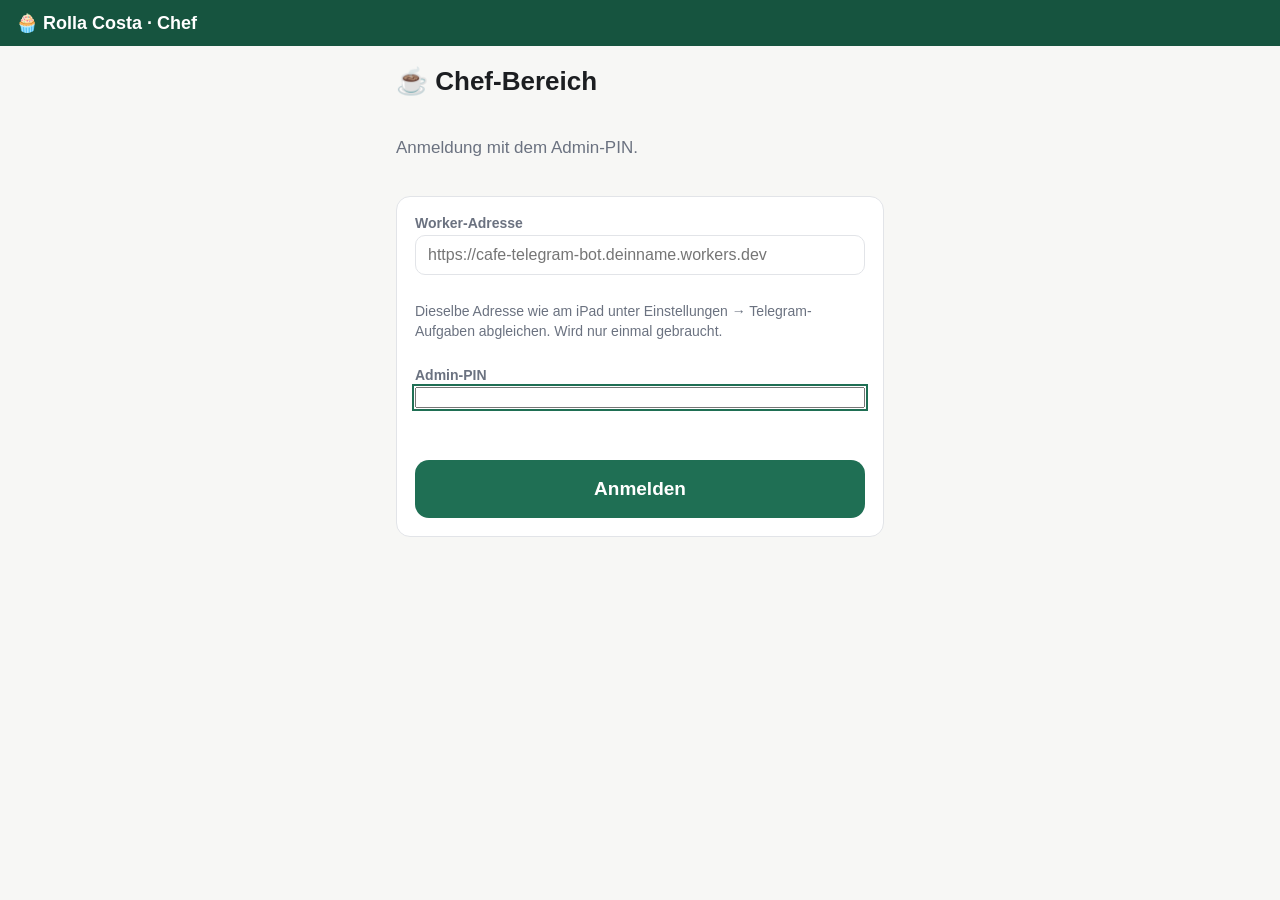
==== commit d56c4da3: "Kuechen-Tablet fuer Rolla Costa, und der Betrieb heisst jetzt so Die Produktionskueche steht in eine" ====
--- a/popup-chef.html
+++ b/popup-chef.html
@@ -3,14 +3,14 @@
 <head>
   <meta charset="UTF-8" />
   <meta name="viewport" content="width=device-width, initial-scale=1" />
-  <title>Pop-up – Chef</title>
+  <title>Rolla Costa – Chef</title>
   <link rel="stylesheet" href="style.css" />
   <meta name="theme-color" content="#1f6f54" />
   <link rel="icon" href="favicon-32.png" sizes="32x32" />
   <meta name="robots" content="noindex, nofollow" />
 </head>
 <body>
-  <nav class="topnav"><div class="topnav-brand">🧁 Pop-up · Chef</div></nav>
+  <nav class="topnav"><div class="topnav-brand">🧁 Rolla Costa · Chef</div></nav>
   <main id="outlet"></main>
   <script>window.__BETRIEB__ = "popup";</script>
   <script type="module" src="js/chef/app.js"></script>
--- a/style.css
+++ b/style.css
@@ -153,6 +153,12 @@
   cursor: pointer;
   margin: 0 0 10px;
 }
+
+/* Der Hinweis ueber dem Beenden-Knopf: Ueberschrift fett, Erklaerung darunter ruhig. Faerbt man den
+   ganzen Kasten fett-orange, liest man ihn als einen Block und uebersieht, was zu tun ist. */
+.kiosk-ende-hinweis { margin-bottom: 10px; }
+.kiosk-ende-hinweis .kiosk-ende-erklaerung { display: block; font-weight: 400; margin-top: 6px; opacity: 0.85; }
+.kiosk-ende-hinweis .btn { margin-top: 10px; }
 
 .empty-state {
   text-align: center;
